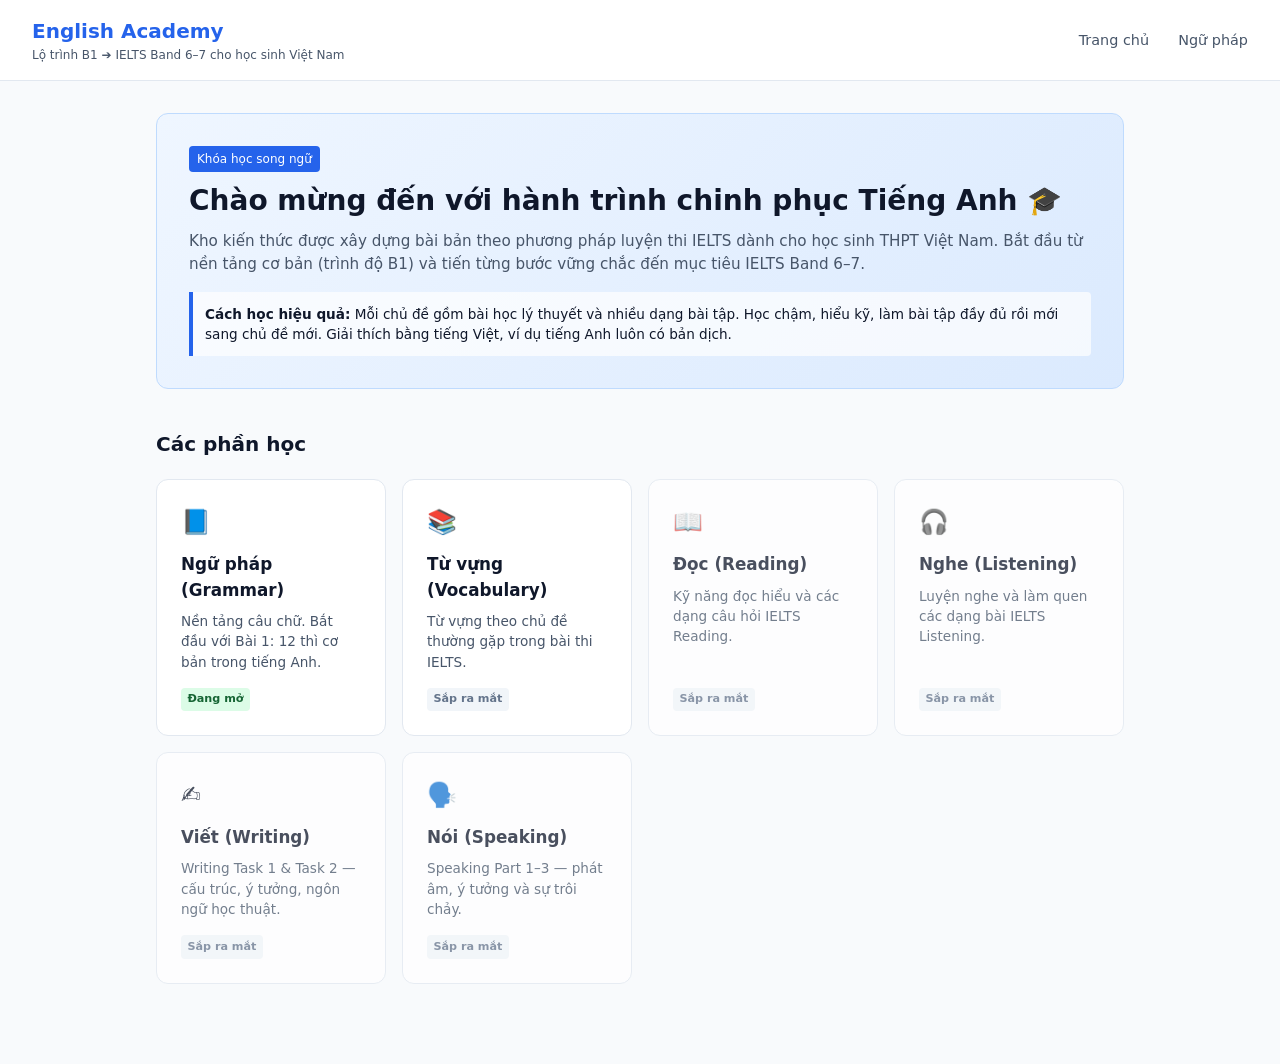
==== index.html @ 140b433c "init past simple" ====
<!DOCTYPE html>
<html lang="vi">
<head>
    <meta charset="UTF-8">
    <meta name="viewport" content="width=device-width, initial-scale=1.0">
    <title>English Academy — B1 đến IELTS 6-7</title>
    <link rel="stylesheet" href="style.css">
</head>
<body>

    <header>
        <div class="logo">
            <h1>English Academy</h1>
            <p>Lộ trình B1 ➔ IELTS Band 6–7 cho học sinh Việt Nam</p>
        </div>
        <nav>
            <a href="index.html">Trang chủ</a>
            <a href="grammar/grammar.html">Ngữ pháp</a>
        </nav>
    </header>

    <main class="container">
        <section class="hero">
            <span class="badge">Khóa học song ngữ</span>
            <h2>Chào mừng đến với hành trình chinh phục Tiếng Anh 🎓</h2>
            <p>Kho kiến thức được xây dựng bài bản theo phương pháp luyện thi IELTS dành cho học sinh THPT Việt Nam. Bắt đầu từ nền tảng cơ bản (trình độ B1) và tiến từng bước vững chắc đến mục tiêu IELTS Band 6–7.</p>
            <div class="tip">
                <strong>Cách học hiệu quả:</strong> Mỗi chủ đề gồm bài học lý thuyết và nhiều dạng bài tập. Học chậm, hiểu kỹ, làm bài tập đầy đủ rồi mới sang chủ đề mới. Giải thích bằng tiếng Việt, ví dụ tiếng Anh luôn có bản dịch.
            </div>
        </section>

        <section>
            <h2 class="section-title">Các phần học</h2>
            <div class="grid">
                
                <a href="grammar/grammar.html" class="card">
                    <div class="icon">📘</div>
                    <h3>Ngữ pháp (Grammar)</h3>
                    <p>Nền tảng câu chữ. Bắt đầu với Bài 1: 12 thì cơ bản trong tiếng Anh.</p>
                    <span class="status open">Đang mở</span>
                </a>

                <a href="vocabulary/vocabulary.html" class="card">
                    <div class="icon">📚</div>
                    <h3>Từ vựng (Vocabulary)</h3>
                    <p>Từ vựng theo chủ đề thường gặp trong bài thi IELTS.</p>
                    <span class="status soon">Sắp ra mắt</span>
                </a>

                <div class="card disabled">
                    <div class="icon">📖</div>
                    <h3>Đọc (Reading)</h3>
                    <p>Kỹ năng đọc hiểu và các dạng câu hỏi IELTS Reading.</p>
                    <span class="status soon">Sắp ra mắt</span>
                </div>

                <div class="card disabled">
                    <div class="icon">🎧</div>
                    <h3>Nghe (Listening)</h3>
                    <p>Luyện nghe và làm quen các dạng bài IELTS Listening.</p>
                    <span class="status soon">Sắp ra mắt</span>
                </div>

                <div class="card disabled">
                    <div class="icon">✍️</div>
                    <h3>Viết (Writing)</h3>
                    <p>Writing Task 1 & Task 2 — cấu trúc, ý tưởng, ngôn ngữ học thuật.</p>
                    <span class="status soon">Sắp ra mắt</span>
                </div>

                <div class="card disabled">
                    <div class="icon">🗣️</div>
                    <h3>Nói (Speaking)</h3>
                    <p>Speaking Part 1–3 — phát âm, ý tưởng và sự trôi chảy.</p>
                    <span class="status soon">Sắp ra mắt</span>
                </div>

            </div>
        </section>
    </main>

</body>
</html>
---- style.css ----
:root {
    --primary: #2563eb;
    --primary-hover: #1d4ed8;
    --bg: #f8fafc;
    --card-bg: #ffffff;
    --text-main: #0f172a;
    --text-muted: #475569;
    --border: #e2e8f0;
}

* { 
    box-sizing: border-box; 
    margin: 0; 
    padding: 0; 
    font-family: system-ui, -apple-system, sans-serif; 
}

body { 
    background-color: var(--bg); 
    color: var(--text-main); 
    line-height: 1.5; 
    padding-bottom: 3rem; 
}

/* Navbar */
header { 
    background: var(--card-bg); 
    border-bottom: 1px solid var(--border); 
    padding: 1rem 2rem; 
    display: flex; 
    justify-content: space-between; 
    align-items: center; 
}
.logo h1 { font-size: 1.25rem; color: var(--primary); }
.logo p { font-size: 0.75rem; color: var(--text-muted); }
nav a { margin-left: 1.5rem; text-decoration: none; color: var(--text-muted); font-size: 0.9rem; font-weight: 500; }
nav a:hover { color: var(--primary); }

/* Main layout container */
.container { 
    max-width: 1000px; 
    margin: 2rem auto; 
    padding: 0 1rem; 
}

/* Hero Banner */
.hero { 
    background: linear-gradient(135deg, #eff6ff, #dbeafe); 
    border-radius: 12px; 
    padding: 2rem; 
    margin-bottom: 2.5rem; 
    border: 1px solid #bfdbfe; 
}
.badge { 
    background: var(--primary); 
    color: white; 
    font-size: 0.75rem; 
    padding: 0.25rem 0.5rem; 
    border-radius: 4px; 
    display: inline-block; 
    margin-bottom: 0.5rem; 
}
.hero h2 { font-size: 1.75rem; margin-bottom: 0.5rem; }
.hero p { color: var(--text-muted); margin-bottom: 1rem; font-size: 0.95rem; }
.tip { 
    font-size: 0.85rem; 
    padding: 0.75rem; 
    background: rgba(255,255,255,0.7); 
    border-left: 4px solid var(--primary); 
    border-radius: 0 4px 4px 0; 
}

/* Grid layout for Dashboard sections */
.section-title { margin-bottom: 1.25rem; font-size: 1.25rem; }
.grid { 
    display: grid; 
    grid-template-columns: repeat(auto-fit, minmax(220px, 1fr)); 
    gap: 1rem; 
}

/* Dashboard Navigation Cards */
.card { 
    background: var(--card-bg); 
    border: 1px solid var(--border); 
    border-radius: 12px; 
    padding: 1.5rem; 
    display: flex; 
    flex-direction: column; 
    text-decoration: none; 
    color: inherit; 
    transition: transform 0.2s, box-shadow 0.2s; 
}
.card:hover { 
    transform: translateY(-2px); 
    box-shadow: 0 4px 12px rgba(0,0,0,0.05); 
}
.card .icon { font-size: 1.5rem; margin-bottom: 0.75rem; }
.card h3 { font-size: 1.05rem; margin-bottom: 0.5rem; }
.card p { font-size: 0.85rem; color: var(--text-muted); flex-grow: 1; margin-bottom: 1rem; }

/* Status Badges */
.status { font-size: 0.7rem; font-weight: 600; padding: 0.2rem 0.4rem; border-radius: 4px; align-self: flex-start; }
.status.open { background: #dcfce7; color: #166534; }
.status.soon { background: #f1f5f9; color: #64748b; }
.card.disabled { pointer-events: none; opacity: 0.75; }
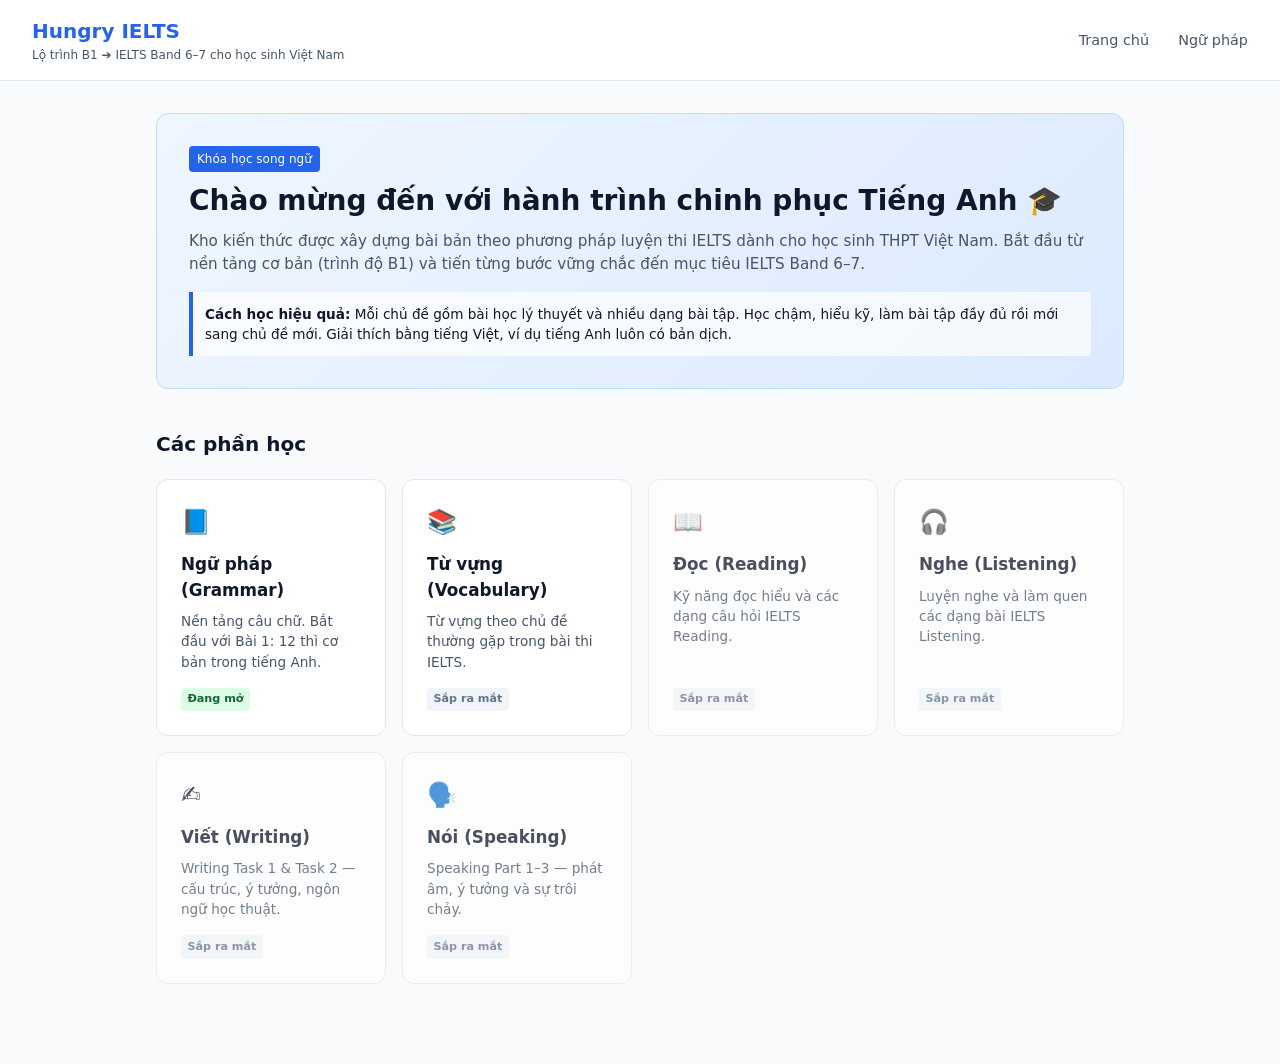
==== commit 31e2b620: "init past simple exercises" ====
--- a/index.html
+++ b/index.html
@@ -3,14 +3,14 @@
 <head>
     <meta charset="UTF-8">
     <meta name="viewport" content="width=device-width, initial-scale=1.0">
-    <title>English Academy — B1 đến IELTS 6-7</title>
+    <title>Hungry IELTS — B1 đến IELTS 6-7</title>
     <link rel="stylesheet" href="style.css">
 </head>
 <body>
 
     <header>
         <div class="logo">
-            <h1>English Academy</h1>
+            <h1>Hungry IELTS</h1>
             <p>Lộ trình B1 ➔ IELTS Band 6–7 cho học sinh Việt Nam</p>
         </div>
         <nav>
